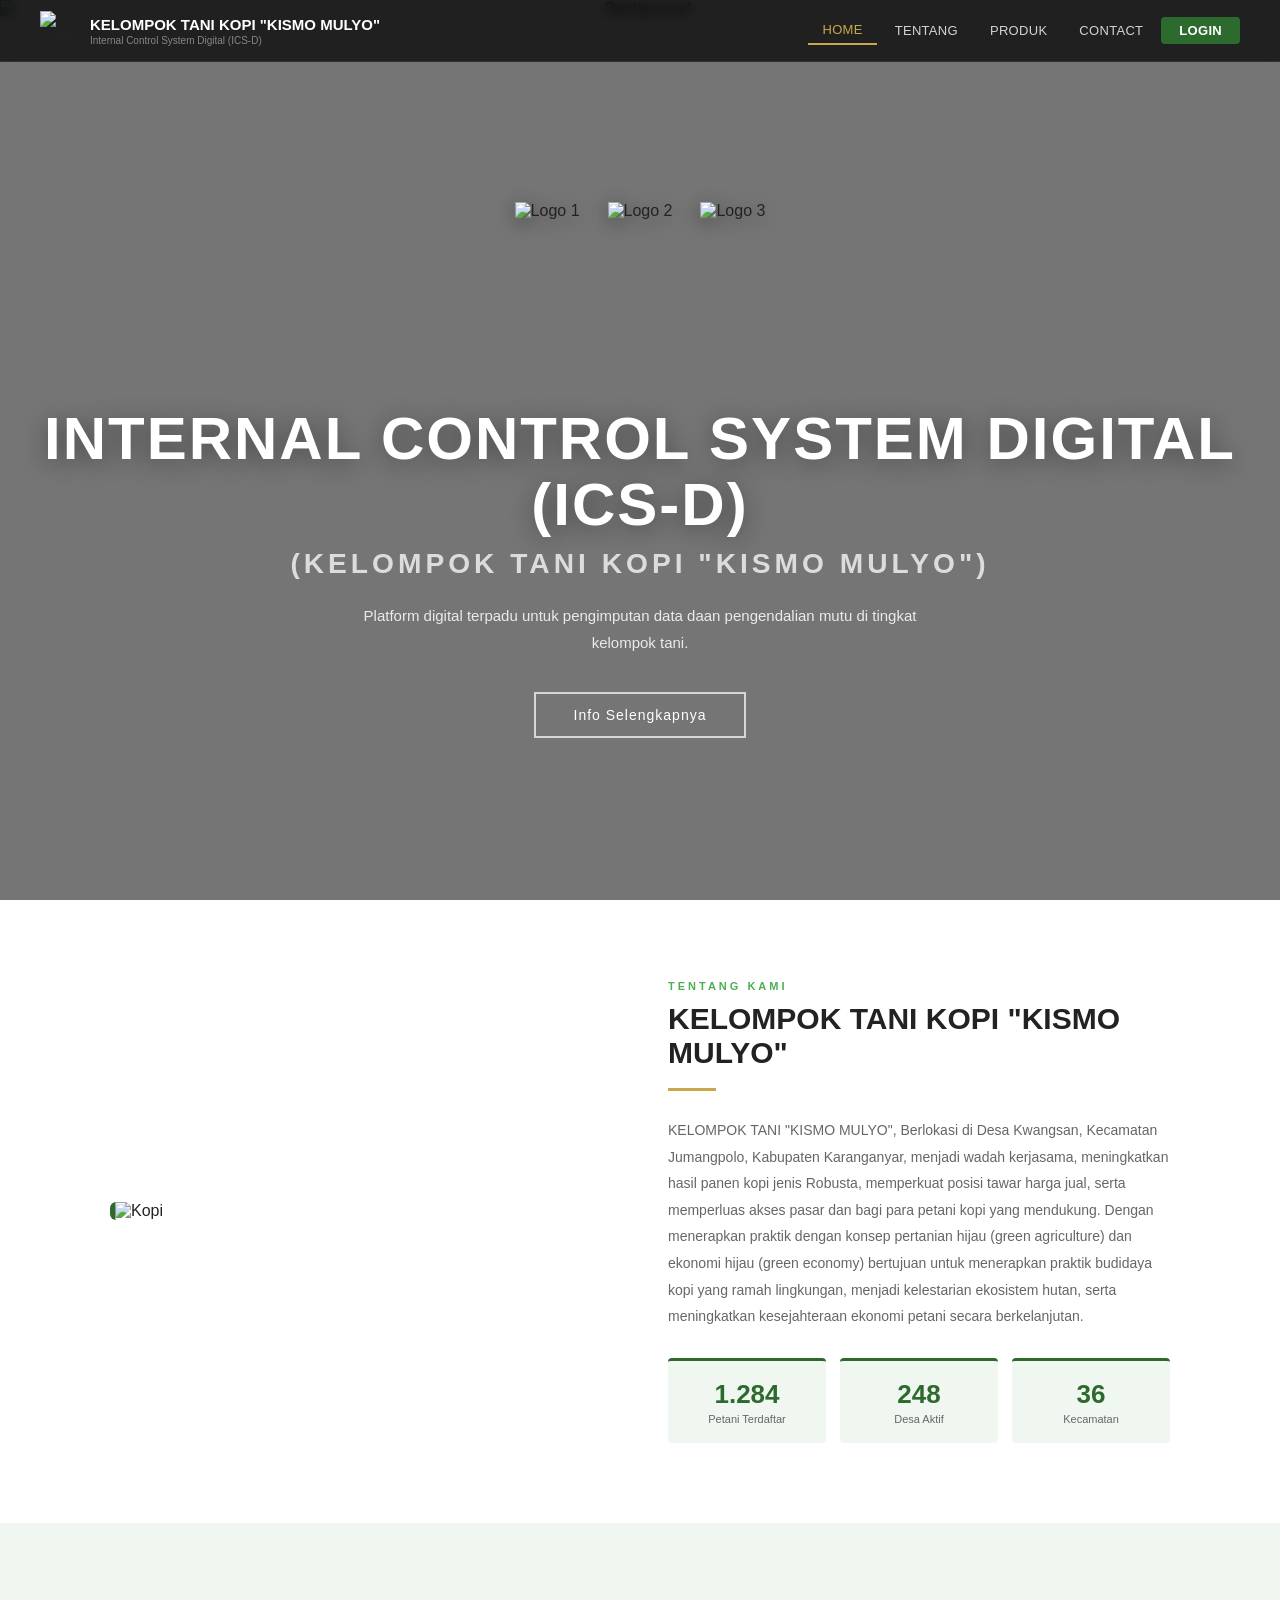
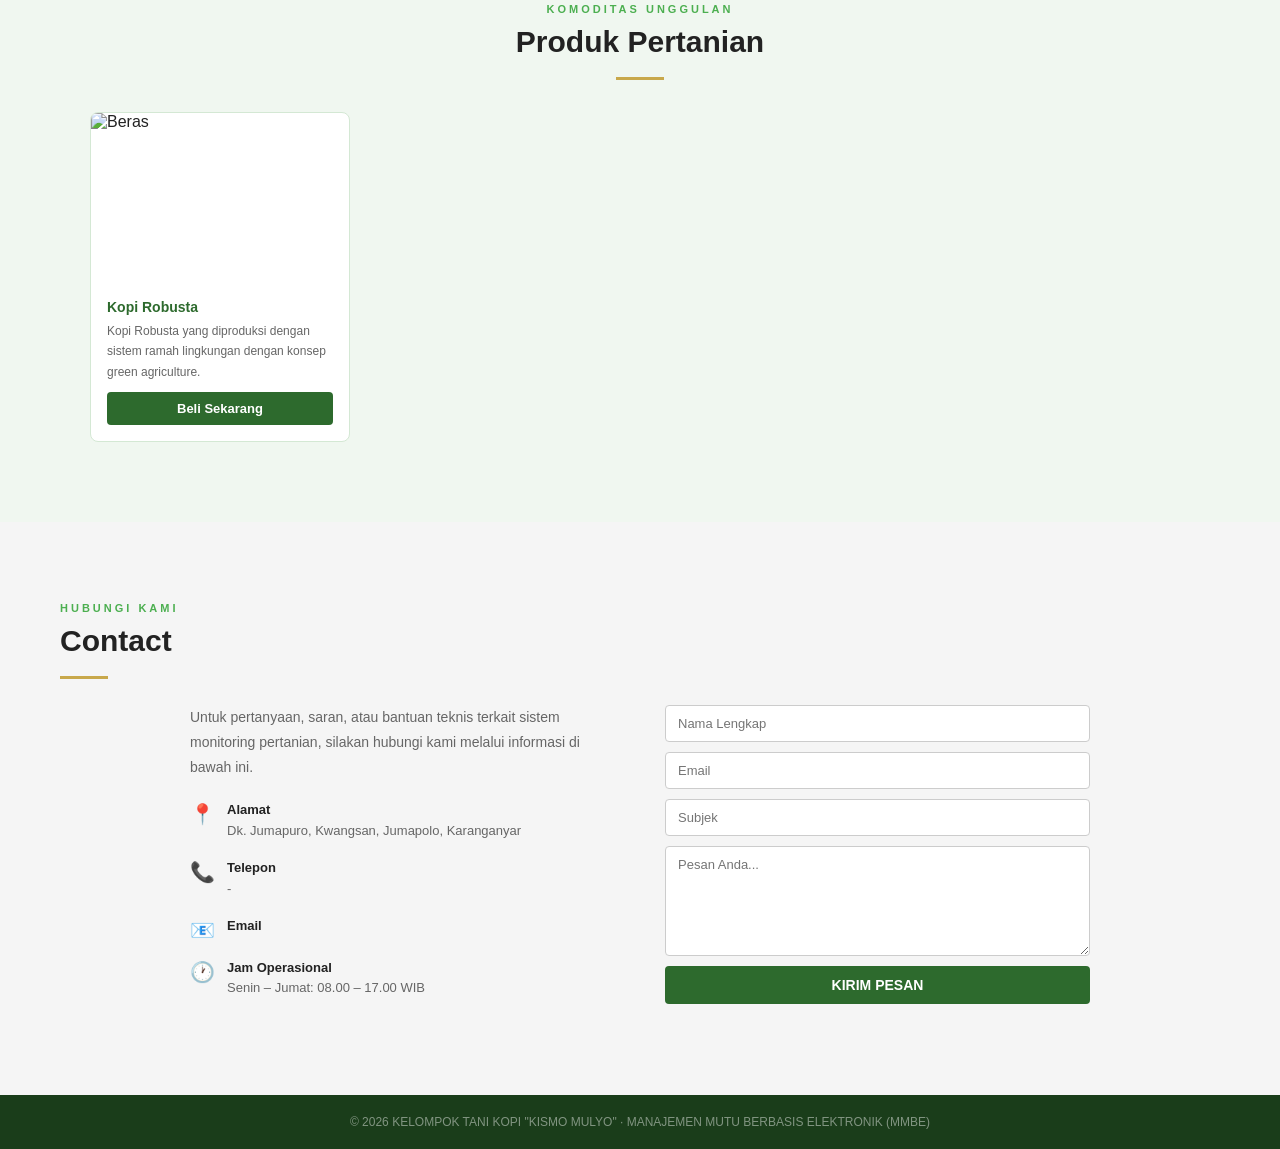
==== index.html @ 42418ff5 "Add files via upload" ====
<!DOCTYPE html>
<html lang="id">
<head>
  <meta charset="UTF-8"/>
  <meta name="viewport" content="width=device-width, initial-scale=1.0"/>
  <title>Pertanian Indonesia</title>
  <link rel="stylesheet" href="index.css"/>
</head>

<body>

<!-- NAVBAR -->
<nav>
  <div class="nav-logo">
    <div class="logo-icon">
      <img src="Gambar2/Dark_Brown_Vintage_Retro_Coffee_Bean_Product_Badge_Logo__1_-removebg-preview.png"
           style="width:40px;height:40px;object-fit:contain;display:block;" alt="Logo APPOLI"/>
    </div>
    <div>
      <div class="logo-name">KELOMPOK TANI KOPI "KISMO MULYO"</div>
      <div class="logo-sub">Internal Control System Digital (ICS-D)</div>
    </div>
  </div>

  <!-- Tombol hamburger, cuma muncul di layar kecil -->
  <button class="nav-toggle" id="navToggle" onclick="toggleNav()" aria-label="Buka menu">
    <span></span><span></span><span></span>
  </button>

  <div class="nav-links" id="navLinks">
    <a href="#home"    class="active" id="nav-home"    onclick="closeNav()">HOME</a>
    <a href="#tentang" id="nav-tentang"                onclick="closeNav()">TENTANG</a>
    <a href="#produk"  id="nav-produk"                 onclick="closeNav()">PRODUK</a>
    <a href="#contact" id="nav-contact"                onclick="closeNav()">CONTACT</a>
    <a href="Login2.html" class="btn-login-nav">LOGIN</a>
  </div>
</nav>

<!-- ══ HOME ══ -->
<section id="home">
  <img class="home-bg-img" src="Gambar2/kopi.jpeg" alt="Background"/>
  <div class="home-overlay"></div>
  <div class="hero-logos">
    <img src="Gambar2/Dark_Brown_Vintage_Retro_Coffee_Bean_Product_Badge_Logo__1_-removebg-preview.png" alt="Logo 1"/>
    <img src="Gambar2/Logo UTP.png" alt="Logo 2"/>
    <img src="Gambar2/Primary_Vertikal-Logo.png" alt="Logo 3"/>
  </div>
  <div class="hero-title">Internal Control System Digital<br>(ICS-D)</div>
  <div class="hero-abbr">(KELOMPOK TANI KOPI "KISMO MULYO")</div>
  <p class="hero-desc">
    Platform digital terpadu untuk pengimputan data daan pengendalian mutu di tingkat kelompok tani.
  </p>
  <a href="#tentang" class="btn-info">Info Selengkapnya</a>
</section>

<!-- ══ TENTANG ══ -->
<section id="tentang">
  <div class="tentang-grid">
    <div>
      <img src="Gambar2/kopi.jpeg" class="tentang-img" alt="Kopi"/>
    </div>
    <div class="tentang-text">
      <div class="sec-label">Tentang Kami</div>
      <div class="sec-title">KELOMPOK TANI KOPI "KISMO MULYO"</div>
      <div class="sec-divider"></div>
      <p>
        KELOMPOK TANI "KISMO MULYO", Berlokasi di Desa Kwangsan, Kecamatan Jumangpolo, Kabupaten Karanganyar, menjadi wadah kerjasama, meningkatkan hasil panen kopi jenis Robusta, memperkuat posisi tawar harga jual, serta memperluas akses pasar 
        dan bagi para petani kopi yang mendukung. Dengan menerapkan praktik dengan konsep pertanian hijau (green agriculture) dan ekonomi hijau (green economy) bertujuan untuk menerapkan praktik budidaya kopi yang ramah lingkungan,
        menjadi kelestarian ekosistem hutan, serta meningkatkan kesejahteraan ekonomi petani secara berkelanjutan. 
      </p>
      <div class="stats-row">
        <div class="stat-box"><div class="snum">1.284</div><div class="slbl">Petani Terdaftar</div></div>
        <div class="stat-box"><div class="snum">248</div><div class="slbl">Desa Aktif</div></div>
        <div class="stat-box"><div class="snum">36</div><div class="slbl">Kecamatan</div></div>
      </div>
    </div>
  </div>
</section>

<!-- ══ PRODUK ══ -->
<section id="produk">
  <div class="sec-label">Komoditas Unggulan</div>
  <div class="sec-title">Produk Pertanian</div>
  <div class="sec-divider"></div>

  <div class="produk-grid">
    <div class="produk-card">
      <img src="Gambar2/IMG_20260816_231453.jpg" alt="Beras"/>
      <div class="pc-body">
        <div class="pc-name">Kopi Robusta</div>
        <div class="pc-desc">Kopi Robusta yang diproduksi dengan sistem ramah lingkungan dengan konsep green agriculture.</div>
        <button class="btn-beli" onclick="beli('Beras Putih', 'Rp 18.000/kg')">Beli Sekarang</button>
      </div>
    </div>
  </div>
</section>

<!-- ══ CONTACT ══ -->
<section id="contact">
  <div class="sec-label">Hubungi Kami</div>
  <div class="sec-title">Contact</div>
  <div class="sec-divider"></div>
  <div class="contact-wrap">
    <div class="contact-info">
      <p>Untuk pertanyaan, saran, atau bantuan teknis terkait sistem monitoring pertanian, silakan hubungi kami melalui informasi di bawah ini.</p>
      <div class="contact-item"><span class="ci">📍</span><div class="ct"><strong>Alamat</strong>Dk. Jumapuro, Kwangsan, Jumapolo, Karanganyar</div></div>
      <div class="contact-item"><span class="ci">📞</span><div class="ct"><strong>Telepon</strong>-</div></div>
      <div class="contact-item"><span class="ci">📧</span><div class="ct"><strong>Email</strong></div></div>
      <div class="contact-item"><span class="ci">🕐</span><div class="ct"><strong>Jam Operasional</strong>Senin – Jumat: 08.00 – 17.00 WIB</div></div>
    </div>
    <div>
      <div class="contact-form">
        <input type="text" placeholder="Nama Lengkap"/>
        <input type="email" placeholder="Email"/>
        <input type="text" placeholder="Subjek"/>
        <textarea placeholder="Pesan Anda..."></textarea>
        <button class="btn-send" onclick="sendMsg()">KIRIM PESAN</button>
        <div class="alert-ok" id="alertMsg">✅ Pesan berhasil dikirim!</div>
      </div>
    </div>
  </div>
</section>

<footer>
  © 2026 KELOMPOK TANI KOPI "KISMO MULYO" · MANAJEMEN MUTU BERBASIS ELEKTRONIK (MMBE)
</footer>

<script>
  // Nomor WhatsApp APPOLI (format internasional, tanpa tanda + / spasi)
  const NOMOR_WA_APPOLI = '6285326991206';

  function beli(namaProduk, harga) {
    const pesan =
      `Halo APPOLI, saya ingin bertanya:\n\n` +
      `Apakah produk *${namaProduk}* (${harga}) masih tersedia / ready?\n\n` +
      `Terima kasih.`;
    const url = `https://wa.me/${NOMOR_WA_APPOLI}?text=${encodeURIComponent(pesan)}`;
    window.open(url, '_blank');
  }

  // ── Menu hamburger untuk HP/tablet ──
  function toggleNav() {
    document.getElementById('navLinks').classList.toggle('open');
    document.getElementById('navToggle').classList.toggle('open');
  }
  function closeNav() {
    document.getElementById('navLinks').classList.remove('open');
    document.getElementById('navToggle').classList.remove('open');
  }
</script>
</body>
</html>
---- index.css ----
*, *::before, *::after { box-sizing: border-box; margin: 0; padding: 0; }

:root {
  --green:       #2d6a2d;
  --green-dark:  #1a3d1a;
  --green-light: #4caf50;
  --gold:        #c8a84b;
  --green-bg:    #f0f7f0;
  --white:       #ffffff;
  --text:        #222;
  --muted:       #666;
  --border:      #d4e8d4;
}

html { scroll-behavior: smooth; }
body { font-family: Arial, sans-serif; color: var(--text); overflow-x: hidden; }

/* ══════════════════════════════
   NAVBAR
══════════════════════════════ */
nav {
  position: fixed; top: 0; left: 0; right: 0; z-index: 999;
  background: rgba(0,0,0,0.72);
  backdrop-filter: blur(6px);
  display: flex; align-items: center; justify-content: space-between;
  padding: 0 40px; height: 62px;
  border-bottom: 1px solid rgba(255,255,255,0.08);
}

.nav-logo {
  display: flex; align-items: center; gap: 10px;
  min-width: 0; /* biar teks logo bisa dipotong/wrap di layar sempit, bukan dorong layout */
}
.nav-logo .logo-box {
  width: 40px; height: 40px;
  background: var(--gold);
  border-radius: 8px;
  display: flex; align-items: center; justify-content: center;
  font-size: 22px; flex-shrink: 0;
}
.nav-logo .logo-name { font-size: 15px; font-weight: bold; color: #fff; line-height: 1.3; }
.nav-logo .logo-sub  { font-size: 10px; color: rgba(255,255,255,0.45); display: block; }

.nav-links { display: flex; align-items: center; gap: 4px; }
.nav-links a {
  color: rgba(255,255,255,0.8); text-decoration: none;
  font-size: 13px; padding: 6px 14px; border-radius: 4px;
  transition: color .2s, background .2s; letter-spacing: 0.3px;
}
.nav-links a:hover { color: #fff; background: rgba(255,255,255,0.08); }
.nav-links a.active {
  color: var(--gold);
  border-bottom: 2px solid var(--gold);
  border-radius: 0;
}
.nav-links a.btn-login-nav {
  background: var(--green); color: #fff;
  border-radius: 4px; padding: 6px 18px; font-weight: bold;
}
.nav-links a.btn-login-nav:hover { background: var(--green-light); }

/* Tombol hamburger — disembunyikan di desktop */
.nav-toggle {
  display: none;
  flex-direction: column;
  justify-content: center;
  gap: 5px;
  width: 34px; height: 34px;
  background: transparent; border: none; cursor: pointer;
  flex-shrink: 0;
}
.nav-toggle span {
  display: block; width: 100%; height: 2px;
  background: #fff; border-radius: 2px;
  transition: transform .2s, opacity .2s;
}
.nav-toggle.open span:nth-child(1) { transform: translateY(7px) rotate(45deg); }
.nav-toggle.open span:nth-child(2) { opacity: 0; }
.nav-toggle.open span:nth-child(3) { transform: translateY(-7px) rotate(-45deg); }

/* ══════════════════════════════
   HOME / HERO
══════════════════════════════ */
#home {
  position: relative;
  min-height: 100vh;
  display: flex; flex-direction: column;
  align-items: center; justify-content: center;
  text-align: center; padding: 100px 24px 60px;
  overflow: hidden;
}
.home-bg-img {
  position: absolute;
  top: 0; left: 0;
  width: 100%; height: 100%;
  object-fit: cover;
  z-index: 0;
}
.home-overlay {
  position: absolute;
  top: 0; left: 0;
  width: 100%; height: 100%;
  background: rgba(0,0,0,0.54);
  z-index: 1;
}
#home > *:not(.home-bg-img):not(.home-overlay) {
  position: relative;
  z-index: 2;
}

.hero-logos {
  display: flex;
  align-items: center;
  justify-content: center;
  gap: 28px;
  margin-bottom: 24px;
  flex-wrap: wrap;
}
.hero-logos img {
  height: 180px;
  width: auto;
  object-fit: contain;
  filter: drop-shadow(0 4px 10px rgba(0,0,0,0.4));
}

.hero-title {
font-size: clamp(30px, 6vw, 60px);   /* sebelumnya: clamp(52px, 8vw, 100px) */
font-weight: 900; color: #fff; line-height: 1.1;
text-transform: uppercase; letter-spacing: 2px;
text-shadow: 0 4px 24px rgba(0,0,0,0.4);
}
.hero-abbr {
font-size: clamp(28px, 2.2vw, 40px);
font-weight: bold; color: rgba(255,255,255,0.75);
letter-spacing: 4px; margin-top: 10px;
}
.hero-subtitle {
  font-size: 25px; font-weight: bold;
  color: rgba(255,255,255,0.75); margin-top: 12px; letter-spacing: 1px;
}
.hero-desc {
  margin-top: 22px; font-size: 15px;
  color: rgba(255,255,255,0.85);
  max-width: 580px; line-height: 1.8;
}
.btn-info {
  display: inline-block; margin-top: 36px;
  padding: 13px 38px;
  border: 2px solid rgba(255,255,255,0.7);
  color: #fff; font-size: 14px; text-decoration: none;
  letter-spacing: 1px; transition: background .2s, border-color .2s;
}
.btn-info:hover { background: rgba(255,255,255,0.15); border-color: #fff; }

/* ══════════════════════════════
   SECTION HELPERS
══════════════════════════════ */
section { padding: 80px 60px; }
.sec-label {
  font-size: 11px; font-weight: bold; letter-spacing: 3px;
  text-transform: uppercase; color: var(--green-light); margin-bottom: 10px;
}
.sec-title { font-size: 30px; font-weight: bold; color: var(--text); margin-bottom: 18px; }
.sec-divider { width: 48px; height: 3px; background: var(--gold); margin-bottom: 26px; }

/* ══════════════════════════════
   TENTANG
══════════════════════════════ */
#tentang { background: var(--white); }

.tentang-grid {
  display: grid; grid-template-columns: 1fr 1fr;
  gap: 56px; align-items: center; max-width: 1060px; margin: 0 auto;
}
.tentang-img {
  width: 100%; height: 340px; object-fit: cover;
  border-radius: 6px; border-left: 5px solid var(--green);
}
.tentang-text p {
  font-size: 14px; color: var(--muted); line-height: 1.9; margin-bottom: 12px;
}
.stats-row {
  display: grid; grid-template-columns: repeat(3,1fr); gap: 14px; margin-top: 28px;
}
.stat-box {
  background: var(--green-bg); border-top: 3px solid var(--green);
  padding: 18px 14px; text-align: center; border-radius: 4px;
}
.stat-box .snum { font-size: 26px; font-weight: bold; color: var(--green); }
.stat-box .slbl { font-size: 11px; color: var(--muted); margin-top: 3px; }

/* ══════════════════════════════
   PRODUK
══════════════════════════════ */
#produk { background: var(--green-bg); }
#produk .sec-title { text-align: center; }
#produk .sec-label { text-align: center; }
#produk .sec-divider { margin: 0 auto 32px; }

.produk-grid {
  display: grid; grid-template-columns: repeat(4, 1fr);
  gap: 20px; max-width: 1100px; margin: 0 auto;
}
.produk-card {
  background: #fff; border-radius: 8px; overflow: hidden;
  border: 1px solid var(--border);
  transition: transform .15s, box-shadow .15s;
}
.produk-card:hover { transform: translateY(-4px); box-shadow: 0 8px 24px rgba(0,0,0,0.1); }
.produk-card img { width: 100%; height: 170px; object-fit: cover; display: block; }
.produk-card .pc-body { padding: 16px; }
.produk-card .pc-name { font-size: 14px; font-weight: bold; color: var(--green); margin-bottom: 6px; }
.produk-card .pc-desc { font-size: 12px; color: var(--muted); line-height: 1.7; margin-bottom: 10px; }
.produk-card .pc-price { font-size: 15px; font-weight: bold; color: var(--green); margin-bottom: 12px; }
.btn-beli {
  display: block; width: 100%; padding: 9px;
  background: var(--green); color: #fff; border: none; border-radius: 4px;
  font-family: Arial, sans-serif; font-size: 13px; font-weight: bold;
  cursor: pointer; transition: background .15s;
}
.btn-beli:hover { background: var(--green-light); }
.alert-beli {
  display: none; text-align: center; margin-top: 24px;
  background: rgba(76,175,80,0.1); border: 1px solid #a5d6a7;
  color: var(--green); padding: 12px; border-radius: 6px; font-size: 13px;
  max-width: 440px; margin: 24px auto 0;
}
.alert-beli.show { display: block; }

/* ══════════════════════════════
   CONTACT
══════════════════════════════ */
#contact { background: #f5f5f5; }

.contact-wrap {
  max-width: 900px; margin: 0 auto;
  display: grid; grid-template-columns: 1fr 1fr; gap: 50px; align-items: start;
}
.contact-info p { font-size: 14px; color: var(--muted); line-height: 1.8; margin-bottom: 20px; }
.contact-item { display: flex; align-items: flex-start; gap: 12px; margin-bottom: 16px; }
.contact-item .ci { font-size: 20px; flex-shrink: 0; margin-top: 2px; }
.contact-item .ct { font-size: 13px; color: var(--muted); line-height: 1.6; }
.contact-item .ct strong { color: var(--text); display: block; font-size: 13px; }

.contact-form { display: flex; flex-direction: column; gap: 10px; }
.contact-form input, .contact-form textarea {
  width: 100%; padding: 10px 12px;
  border: 1px solid #ccc; font-family: Arial, sans-serif;
  font-size: 13px; outline: none; background: #fff;
  transition: border-color .2s; border-radius: 4px;
}
.contact-form input:focus, .contact-form textarea:focus { border-color: var(--green); }
.contact-form textarea { resize: vertical; min-height: 110px; }
.btn-send {
  padding: 11px; background: var(--green); color: #fff;
  border: none; font-family: Arial, sans-serif; font-size: 14px;
  font-weight: bold; cursor: pointer; transition: background .15s; border-radius: 4px;
}
.btn-send:hover { background: var(--green-light); }
.alert-ok {
  display: none; background: #e8f5e9; border: 1px solid #a5d6a7;
  color: var(--green); padding: 10px 14px; border-radius: 4px; font-size: 13px;
}
.alert-ok.show { display: block; }

/* ══════════════════════════════
   FOOTER
══════════════════════════════ */
footer {
  background: var(--green-dark); color: rgba(255,255,255,0.45);
  text-align: center; padding: 20px; font-size: 12px;
}

/* ══════════════════════════════════════════════════════════
   RESPONSIVE — TABLET & HP
   Tampilan desktop di atas TIDAK diubah sama sekali.
   Aturan di bawah ini cuma aktif kalau layar sempit.
══════════════════════════════════════════════════════════ */

/* ── Navbar jadi menu hamburger ── */
@media (max-width: 860px) {
  nav { padding: 0 16px; }
  .nav-logo .logo-name { font-size: 12.5px; }
  .nav-logo .logo-sub  { font-size: 9px; }

  .nav-toggle { display: flex; }

  .nav-links {
    position: fixed;
    top: 62px; left: 0; right: 0;
    flex-direction: column;
    align-items: stretch;
    gap: 0;
    background: rgba(10,10,10,0.97);
    backdrop-filter: blur(6px);
    max-height: 0;
    overflow: hidden;
    transition: max-height .25s ease;
    border-bottom: 1px solid rgba(255,255,255,0.08);
  }
  .nav-links.open { max-height: 320px; }
  .nav-links a {
    padding: 14px 20px;
    border-bottom: 1px solid rgba(255,255,255,0.06);
    border-radius: 0;
    font-size: 14px;
  }
  .nav-links a.active { border-bottom: 1px solid rgba(255,255,255,0.06); }
  .nav-links a.btn-login-nav {
    margin: 10px 20px;
    text-align: center;
    border-radius: 6px;
  }
}

/* ── Hero ── */
@media (max-width: 640px) {
  #home { padding: 90px 18px 50px; }
  .hero-logos { gap: 14px; margin-bottom: 18px; }
  .hero-logos img { height: 70px; }
  .hero-title { font-size: clamp(22px, 8vw, 32px); letter-spacing: 1px; }
  .hero-abbr { font-size: clamp(14px, 4vw, 18px); letter-spacing: 1.5px; }
  .hero-desc { font-size: 13.5px; }
  .btn-info { padding: 11px 26px; font-size: 13px; margin-top: 24px; }
}

/* ── Section spacing umum ── */
@media (max-width: 768px) {
  section { padding: 48px 20px; }
  .sec-title { font-size: 22px; }
}

/* ── Tentang: 2 kolom → 1 kolom ── */
@media (max-width: 768px) {
  .tentang-grid { grid-template-columns: 1fr; gap: 28px; }
  .tentang-img { height: 220px; }
  .stats-row { gap: 8px; }
  .stat-box { padding: 12px 6px; }
  .stat-box .snum { font-size: 20px; }
}

/* ── Produk: 4 kolom → 2 kolom → 1 kolom ── */
@media (max-width: 900px) {
  .produk-grid { grid-template-columns: repeat(2, 1fr); }
}
@media (max-width: 520px) {
  .produk-grid { grid-template-columns: 1fr; }
}

/* ── Contact: 2 kolom → 1 kolom ── */
@media (max-width: 768px) {
  .contact-wrap { grid-template-columns: 1fr; gap: 30px; }
}
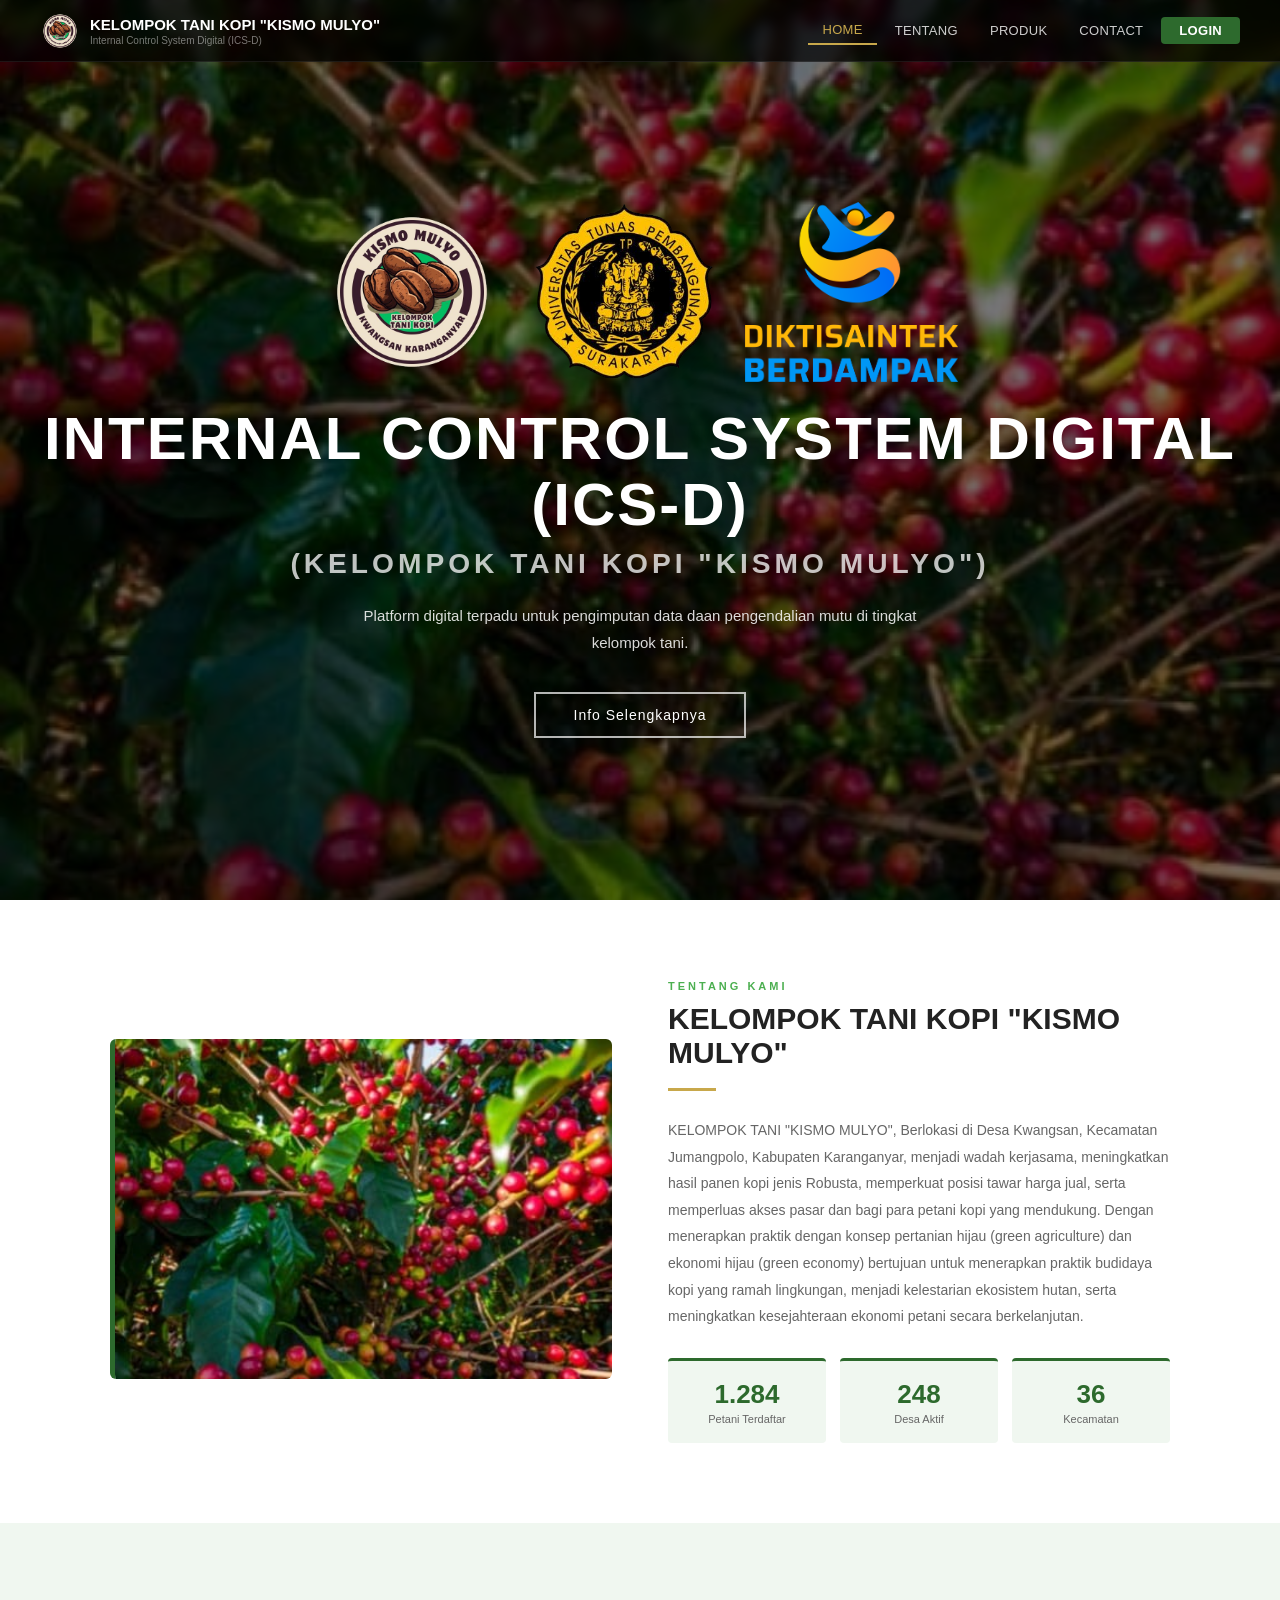
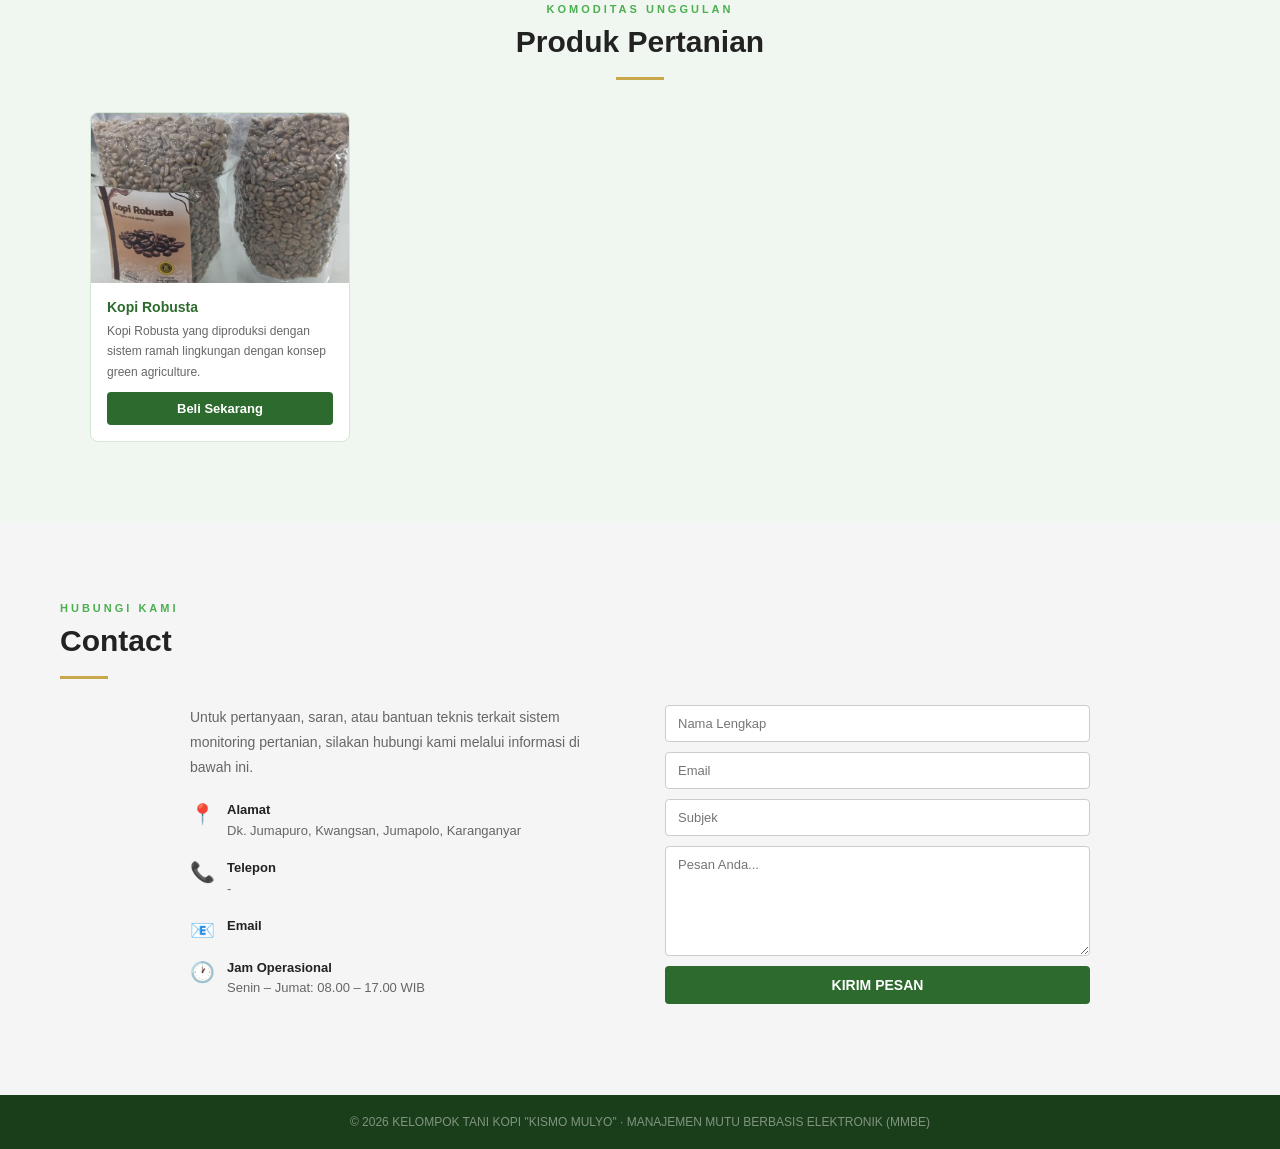
==== commit a5046e1f: "Update index.html" ====
--- a/index.html
+++ b/index.html
@@ -13,7 +13,7 @@
 <nav>
   <div class="nav-logo">
     <div class="logo-icon">
-      <img src="Gambar2/Dark_Brown_Vintage_Retro_Coffee_Bean_Product_Badge_Logo__1_-removebg-preview.png"
+      <img src="/Dark_Brown_Vintage_Retro_Coffee_Bean_Product_Badge_Logo__1_-removebg-preview.png"
            style="width:40px;height:40px;object-fit:contain;display:block;" alt="Logo APPOLI"/>
     </div>
     <div>
@@ -32,18 +32,18 @@
     <a href="#tentang" id="nav-tentang"                onclick="closeNav()">TENTANG</a>
     <a href="#produk"  id="nav-produk"                 onclick="closeNav()">PRODUK</a>
     <a href="#contact" id="nav-contact"                onclick="closeNav()">CONTACT</a>
-    <a href="Login2.html" class="btn-login-nav">LOGIN</a>
+    <a href="login.html" class="btn-login-nav">LOGIN</a>
   </div>
 </nav>
 
 <!-- ══ HOME ══ -->
 <section id="home">
-  <img class="home-bg-img" src="Gambar2/kopi.jpeg" alt="Background"/>
+  <img class="home-bg-img" src="kopi.jpeg" alt="Background"/>
   <div class="home-overlay"></div>
   <div class="hero-logos">
-    <img src="Gambar2/Dark_Brown_Vintage_Retro_Coffee_Bean_Product_Badge_Logo__1_-removebg-preview.png" alt="Logo 1"/>
-    <img src="Gambar2/Logo UTP.png" alt="Logo 2"/>
-    <img src="Gambar2/Primary_Vertikal-Logo.png" alt="Logo 3"/>
+    <img src="Dark_Brown_Vintage_Retro_Coffee_Bean_Product_Badge_Logo__1_-removebg-preview.png" alt="Logo 1"/>
+    <img src="Logo UTP.png" alt="Logo 2"/>
+    <img src="Primary_Vertikal-Logo.png" alt="Logo 3"/>
   </div>
   <div class="hero-title">Internal Control System Digital<br>(ICS-D)</div>
   <div class="hero-abbr">(KELOMPOK TANI KOPI "KISMO MULYO")</div>
@@ -57,7 +57,7 @@
 <section id="tentang">
   <div class="tentang-grid">
     <div>
-      <img src="Gambar2/kopi.jpeg" class="tentang-img" alt="Kopi"/>
+      <img src="kopi.jpeg" class="tentang-img" alt="Kopi"/>
     </div>
     <div class="tentang-text">
       <div class="sec-label">Tentang Kami</div>
@@ -85,7 +85,7 @@
 
   <div class="produk-grid">
     <div class="produk-card">
-      <img src="Gambar2/IMG_20260816_231453.jpg" alt="Beras"/>
+      <img src="/IMG_20260816_231453.jpg" alt="Beras"/>
       <div class="pc-body">
         <div class="pc-name">Kopi Robusta</div>
         <div class="pc-desc">Kopi Robusta yang diproduksi dengan sistem ramah lingkungan dengan konsep green agriculture.</div>
@@ -149,4 +149,4 @@
   }
 </script>
 </body>
-</html>+</html>
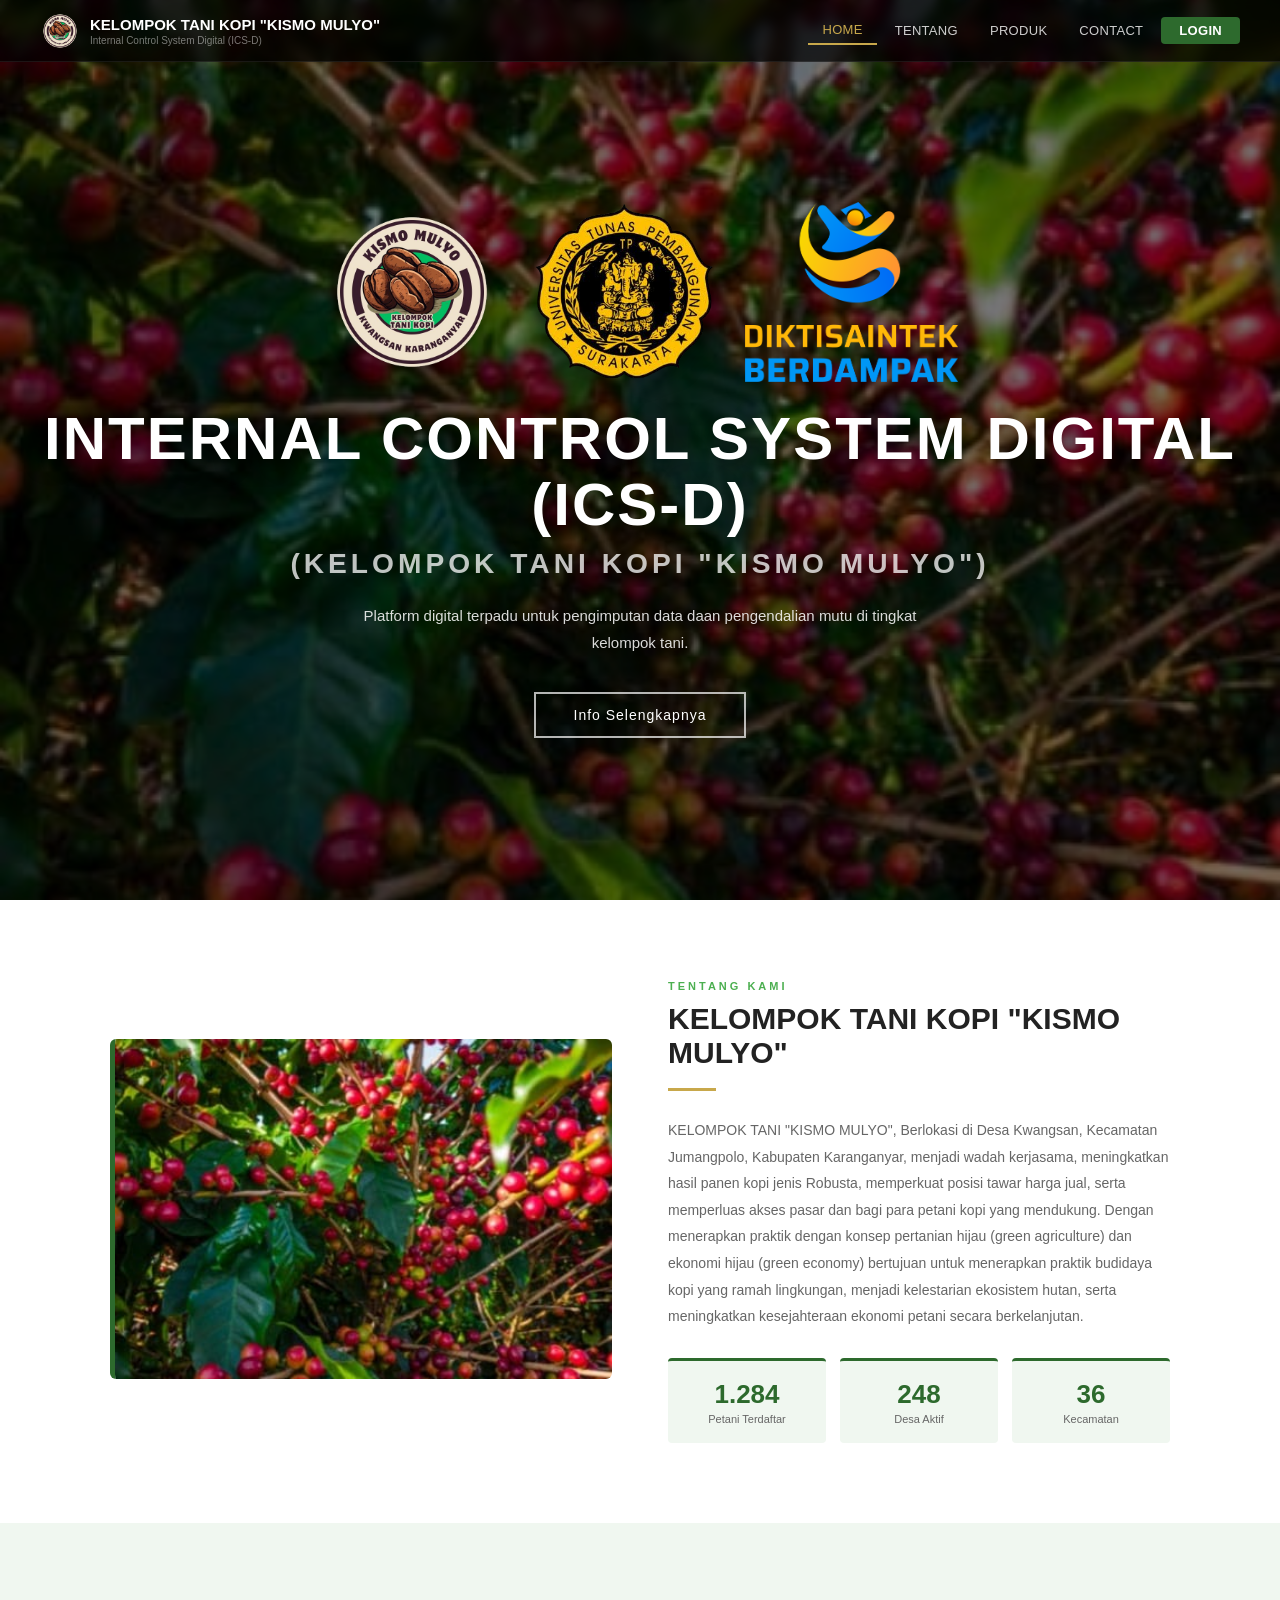
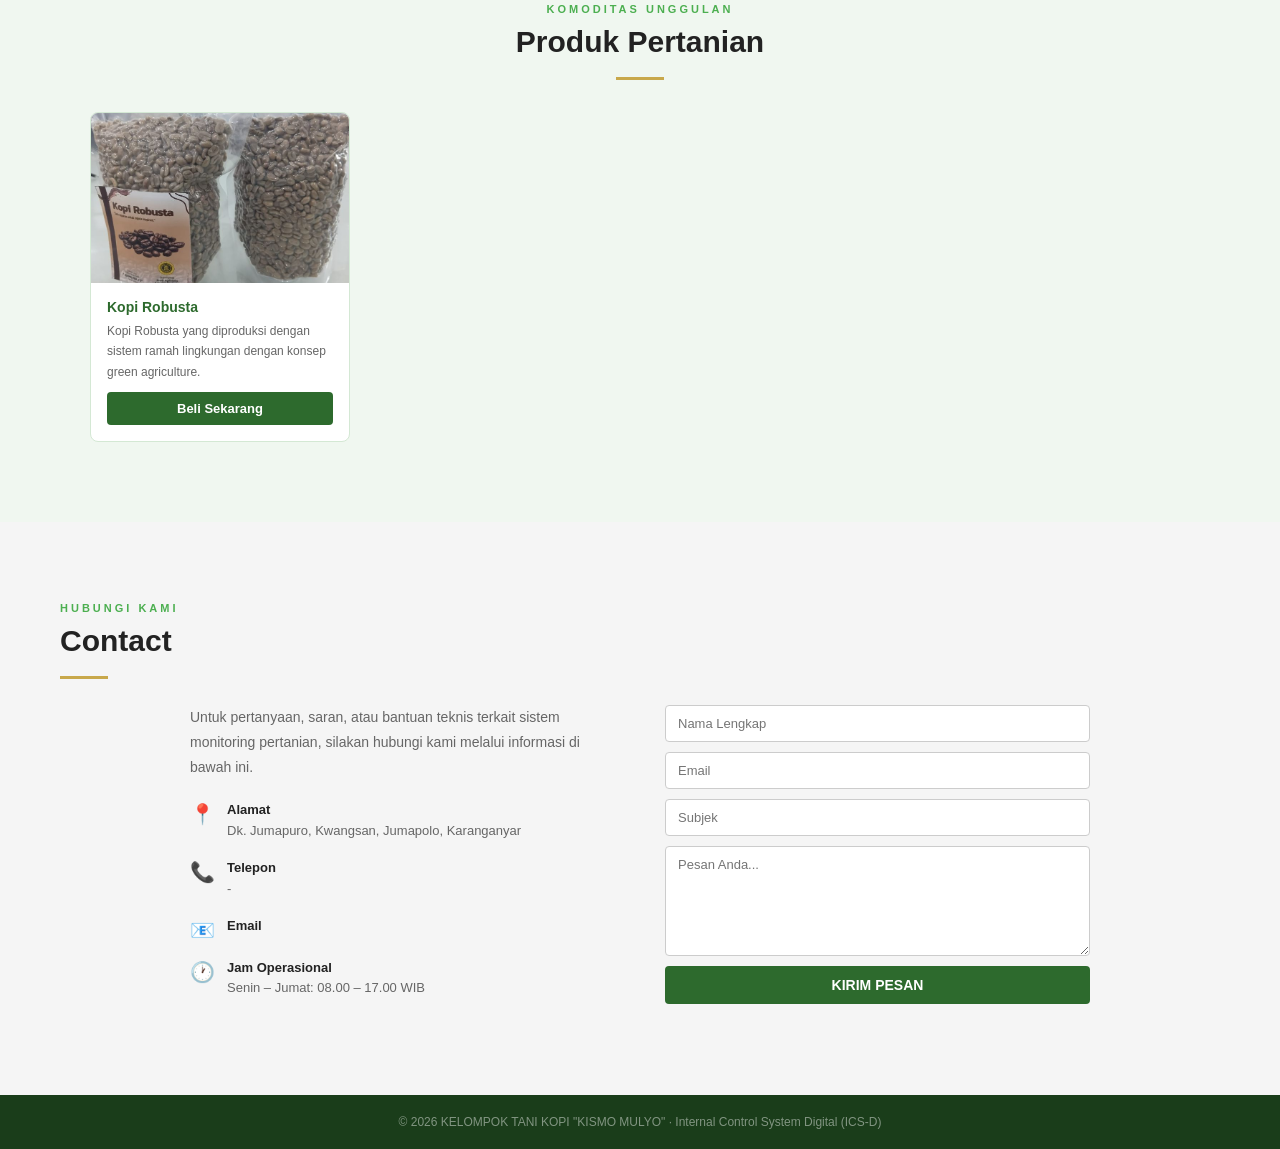
==== commit fdf16581: "Update index.html" ====
--- a/index.html
+++ b/index.html
@@ -13,8 +13,8 @@
 <nav>
   <div class="nav-logo">
     <div class="logo-icon">
-      <img src="/Dark_Brown_Vintage_Retro_Coffee_Bean_Product_Badge_Logo__1_-removebg-preview.png"
-           style="width:40px;height:40px;object-fit:contain;display:block;" alt="Logo APPOLI"/>
+      <img src="Dark_Brown_Vintage_Retro_Coffee_Bean_Product_Badge_Logo__1_-removebg-preview.png"
+           style="width:40px;height:40px;object-fit:contain;display:block;" alt="Logo Kopi"/>
     </div>
     <div>
       <div class="logo-name">KELOMPOK TANI KOPI "KISMO MULYO"</div>
@@ -85,7 +85,7 @@
 
   <div class="produk-grid">
     <div class="produk-card">
-      <img src="/IMG_20260816_231453.jpg" alt="Beras"/>
+      <img src="IMG_20260816_231453.jpg" alt="Kopi Robusta"/>
       <div class="pc-body">
         <div class="pc-name">Kopi Robusta</div>
         <div class="pc-desc">Kopi Robusta yang diproduksi dengan sistem ramah lingkungan dengan konsep green agriculture.</div>
@@ -122,11 +122,11 @@
 </section>
 
 <footer>
-  © 2026 KELOMPOK TANI KOPI "KISMO MULYO" · MANAJEMEN MUTU BERBASIS ELEKTRONIK (MMBE)
+  © 2026 KELOMPOK TANI KOPI "KISMO MULYO" · Internal Control System Digital (ICS-D)
 </footer>
 
 <script>
-  // Nomor WhatsApp APPOLI (format internasional, tanpa tanda + / spasi)
+  // Nomor WhatsApp Kopi Robusta (format internasional, tanpa tanda + / spasi)
   const NOMOR_WA_APPOLI = '6285326991206';
 
   function beli(namaProduk, harga) {
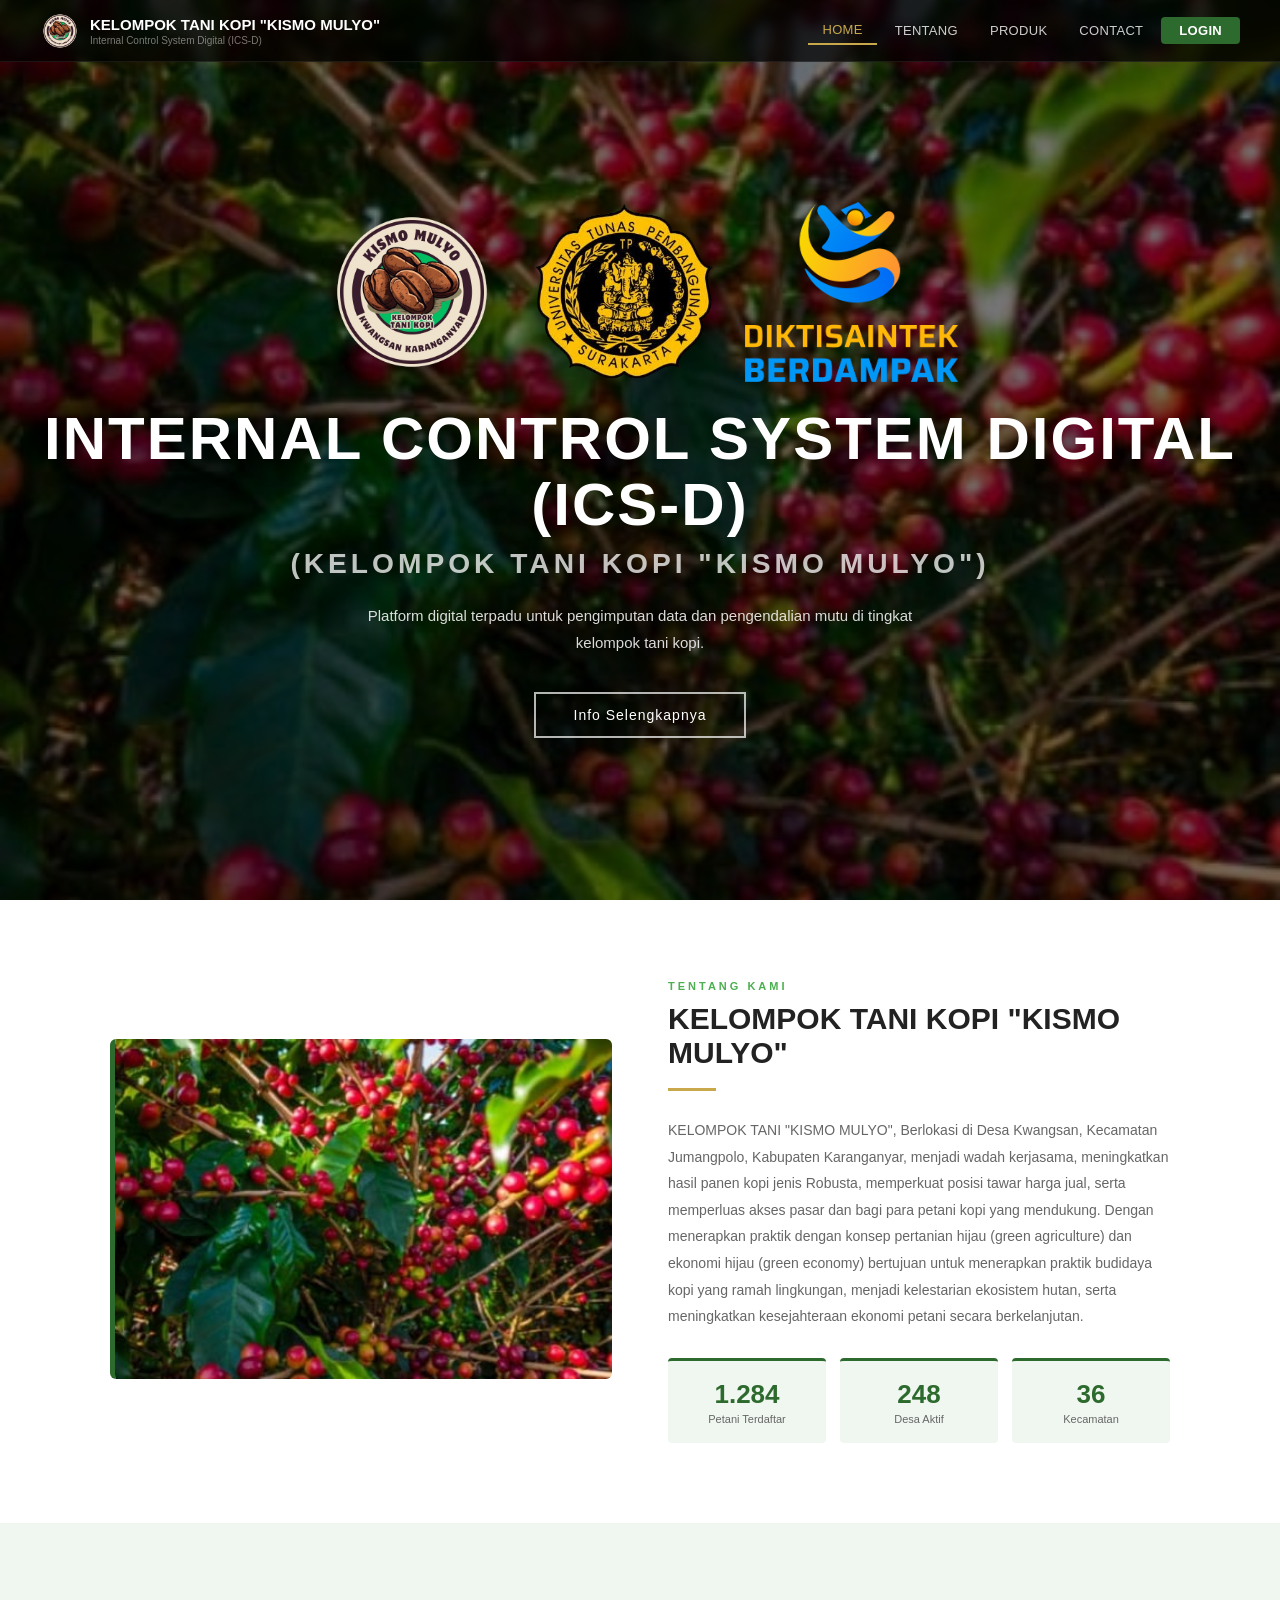
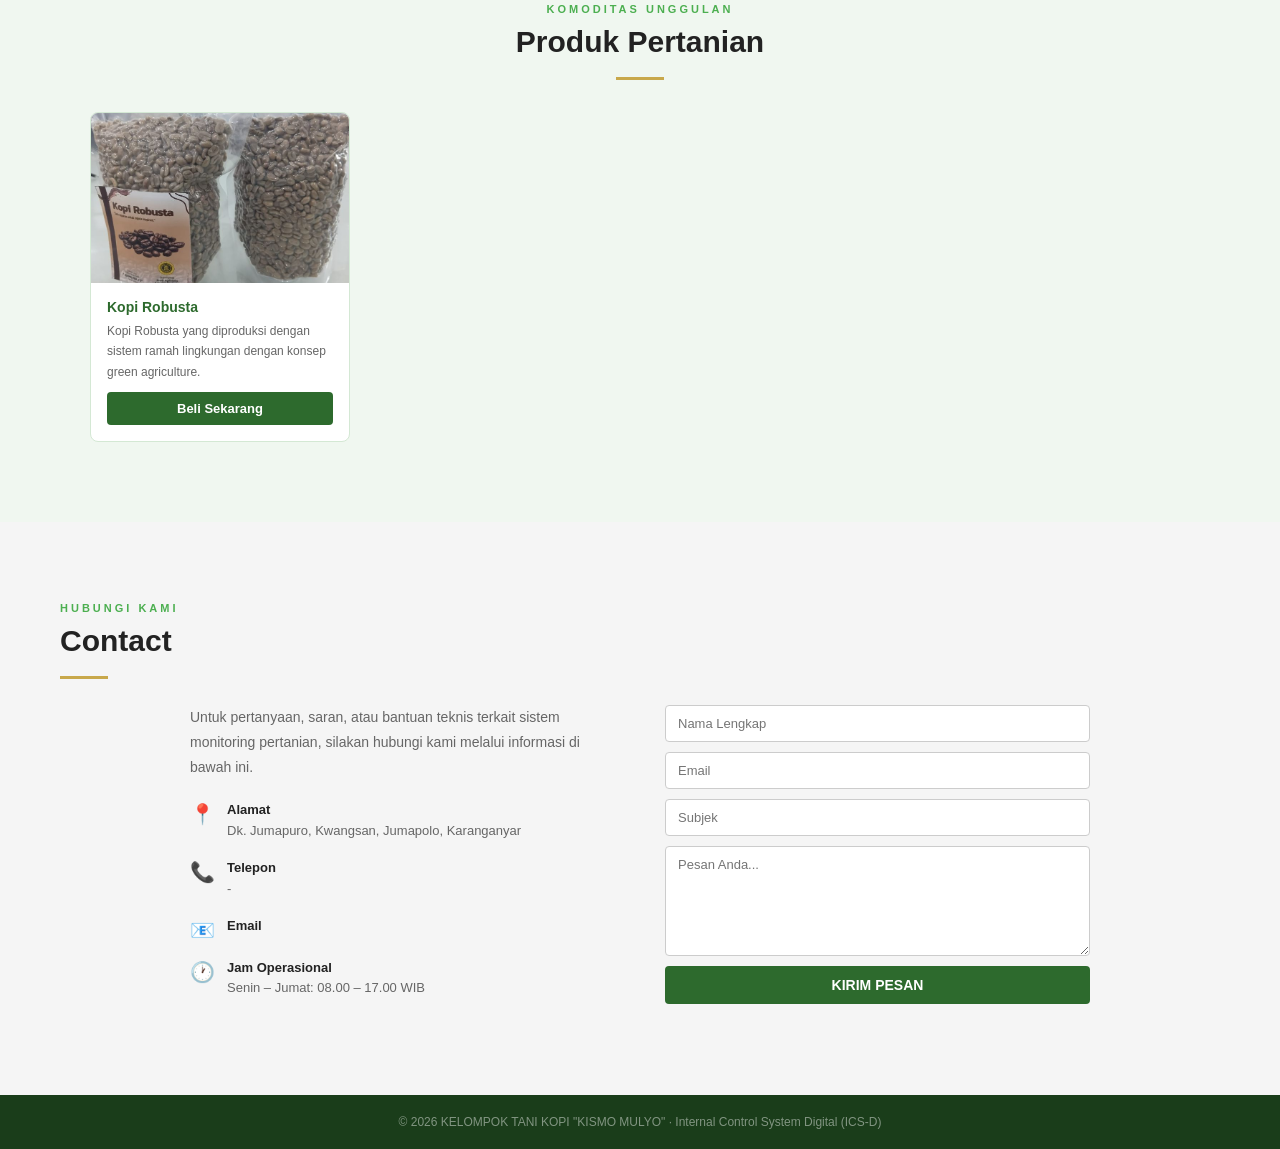
==== commit 66c4f32b: "Update index.html" ====
--- a/index.html
+++ b/index.html
@@ -3,7 +3,7 @@
 <head>
   <meta charset="UTF-8"/>
   <meta name="viewport" content="width=device-width, initial-scale=1.0"/>
-  <title>Pertanian Indonesia</title>
+  <title>Kelompok Tani Kopi Kismo Mulyo</title>
   <link rel="stylesheet" href="index.css"/>
 </head>
 
@@ -48,7 +48,7 @@
   <div class="hero-title">Internal Control System Digital<br>(ICS-D)</div>
   <div class="hero-abbr">(KELOMPOK TANI KOPI "KISMO MULYO")</div>
   <p class="hero-desc">
-    Platform digital terpadu untuk pengimputan data daan pengendalian mutu di tingkat kelompok tani.
+    Platform digital terpadu untuk pengimputan data dan pengendalian mutu di tingkat kelompok tani kopi.
   </p>
   <a href="#tentang" class="btn-info">Info Selengkapnya</a>
 </section>
@@ -89,7 +89,7 @@
       <div class="pc-body">
         <div class="pc-name">Kopi Robusta</div>
         <div class="pc-desc">Kopi Robusta yang diproduksi dengan sistem ramah lingkungan dengan konsep green agriculture.</div>
-        <button class="btn-beli" onclick="beli('Beras Putih', 'Rp 18.000/kg')">Beli Sekarang</button>
+        <button class="btn-beli" onclick="beli('Kopi Robusta', 'Rp -')">Beli Sekarang</button>
       </div>
     </div>
   </div>
@@ -126,18 +126,6 @@
 </footer>
 
 <script>
-  // Nomor WhatsApp Kopi Robusta (format internasional, tanpa tanda + / spasi)
-  const NOMOR_WA_APPOLI = '6285326991206';
-
-  function beli(namaProduk, harga) {
-    const pesan =
-      `Halo APPOLI, saya ingin bertanya:\n\n` +
-      `Apakah produk *${namaProduk}* (${harga}) masih tersedia / ready?\n\n` +
-      `Terima kasih.`;
-    const url = `https://wa.me/${NOMOR_WA_APPOLI}?text=${encodeURIComponent(pesan)}`;
-    window.open(url, '_blank');
-  }
-
   // ── Menu hamburger untuk HP/tablet ──
   function toggleNav() {
     document.getElementById('navLinks').classList.toggle('open');
